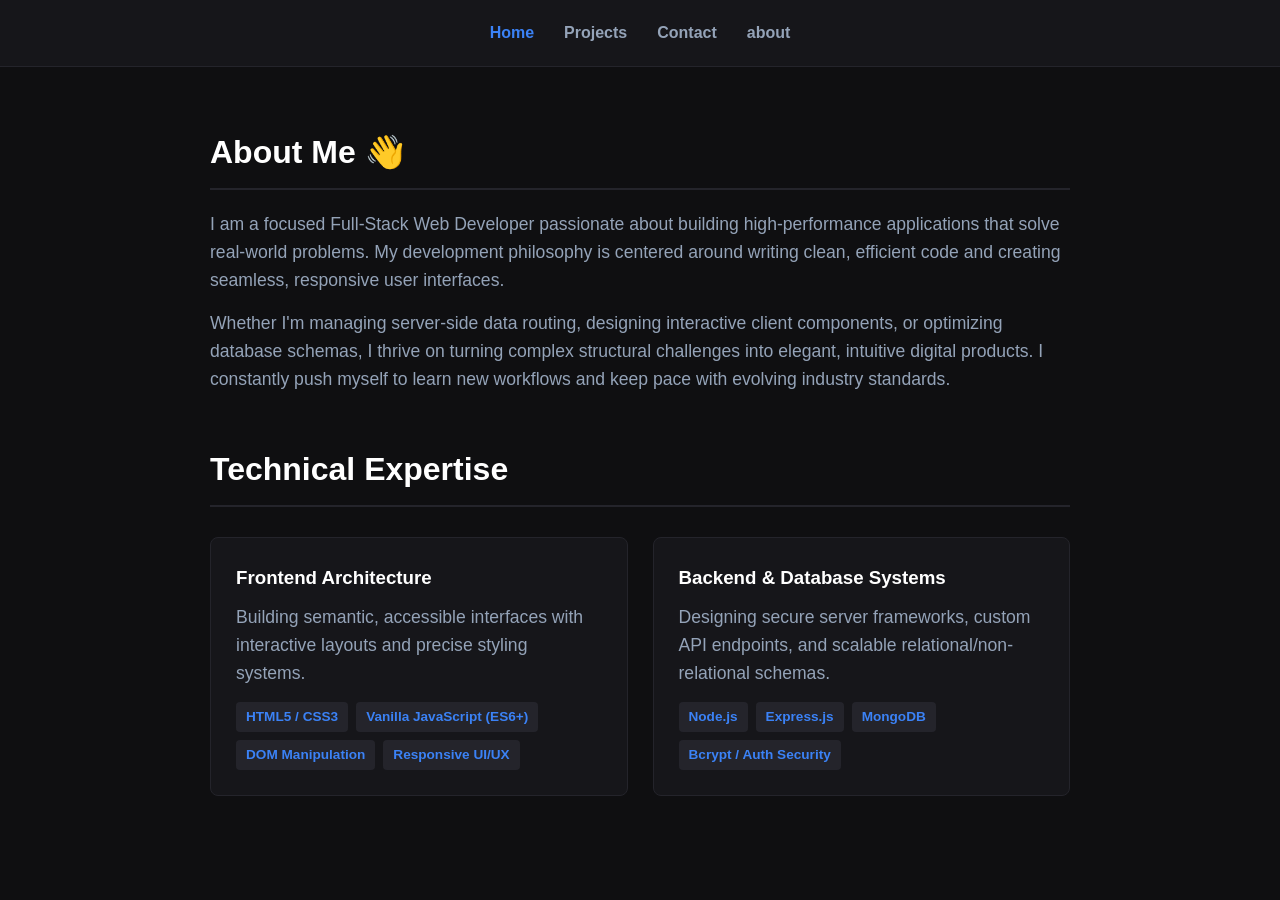
==== about.html @ 500879a5 "updated the home page" ====
<!DOCTYPE html>
<html lang="en">
<head>
    <meta charset="UTF-8">
    <meta name="viewport" content="width=device-width, initial-scale=1.0">
    <title>About Me | Miracle Dan</title>
    <link rel="stylesheet" href="style.css">
</head>
<body>
    <nav class="navbar">
        <a href="home.html" class="active">Home</a>
        <a href="project.html">Projects</a>
        <a href="contact.html">Contact</a>
        <a href="about.html" >about</a>
    </nav>

  <div class="container">
    <h2>About Me 👋</h2>
    <p>I am a focused Full-Stack Web Developer passionate about building high-performance applications that solve real-world problems. My development philosophy is centered around writing clean, efficient code and creating seamless, responsive user interfaces.</p>
    
    <p>Whether I'm managing server-side data routing, designing interactive client components, or optimizing database schemas, I thrive on turning complex structural challenges into elegant, intuitive digital products. I constantly push myself to learn new workflows and keep pace with evolving industry standards.</p>

    <h2 style="margin-top: 50px;">Technical Expertise</h2>
    <div class="grid">
        <div class="card">
            <h3>Frontend Architecture</h3>
            <p>Building semantic, accessible interfaces with interactive layouts and precise styling systems.</p>
            <div class="tags">
                <span class="tag">HTML5 / CSS3</span>
                <span class="tag">Vanilla JavaScript (ES6+)</span>
                <span class="tag">DOM Manipulation</span>
                <span class="tag">Responsive UI/UX</span>
            </div>
        </div>
        <div class="card">
            <h3>Backend & Database Systems</h3>
            <p>Designing secure server frameworks, custom API endpoints, and scalable relational/non-relational schemas.</p>
            <div class="tags">
                <span class="tag">Node.js</span>
                <span class="tag">Express.js</span>
                <span class="tag">MongoDB</span>
                <span class="tag">Bcrypt / Auth Security</span>
            </div>
        </div>
    </div>
</div>
</body>
</html>
---- style.css ----
/* Reset & Base Styles */
* {
    margin: 0;
    padding: 0;
    box-sizing: border-box;
    font-family: 'Segoe UI', Tahoma, Geneva, Verdana, sans-serif;
}

body {
    background-color: #0f0f11;
    color: #e4e4e7;
    line-height: 1.6;
}

/* Navigation Bar */
.navbar {
    padding: 20px;
    background: #16161a;
    display: flex;
    justify-content: center;
    gap: 30px;
    border-bottom: 1px solid #24242b;
    position: sticky;
    top: 0;
    z-index: 100;
}

.navbar a {
    color: #94a3b8;
    text-decoration: none;
    font-size: 16px;
    font-weight: 600;
    transition: all 0.3s ease;
}

.navbar a:hover, .navbar a.active {
    color: #3b82f6;
}

/* Page Containers */
.container {
    max-width: 900px;
    margin: 60px auto;
    padding: 0 20px;
}

.text-center {
    text-align: center;
}

/* Typography */
h1 {
    font-size: 2.5rem;
    margin-bottom: 15px;
    color: #ffffff;
}

h2 {
    font-size: 2rem;
    margin-bottom: 20px;
    color: #ffffff;
    border-bottom: 2px solid #24242b;
    padding-bottom: 10px;
}

p {
    color: #94a3b8;
    margin-bottom: 15px;
    font-size: 1.1rem;
}

/* Buttons */
.btn-enter {
    display: inline-block;
    margin-top: 25px;
    padding: 14px 28px;
    font-size: 16px;
    font-weight: 600;
    background: #3b82f6;
    color: #fff;
    border: none;
    border-radius: 6px;
    text-decoration: none;
    cursor: pointer;
    transition: background 0.2s ease;
}

.btn-enter:hover {
    background: #2563eb;
}

/* Grid Layouts (Projects & Skills) */
.grid {
    display: grid;
    grid-template-columns: repeat(auto-fit, minmax(280px, 1fr));
    gap: 25px;
    margin-top: 30px;
}

.card {
    background: #16161a;
    border: 1px solid #24242b;
    border-radius: 8px;
    padding: 25px;
    text-align: left;
    transition: transform 0.2s ease, border-color 0.2s ease;
}

.card:hover {
    transform: translateY(-4px);
    border-color: #3b82f6;
}

.card h3 {
    margin-bottom: 10px;
    color: #ffffff;
}

/* Tech Tags */
.tags {
    display: flex;
    gap: 8px;
    flex-wrap: wrap;
    margin-top: 15px;
}

.tag {
    background: #24242b;
    color: #3b82f6;
    padding: 4px 10px;
    font-size: 0.85rem;
    border-radius: 4px;
    font-weight: 600;
}

/* Contact Form Layout */
.contact-form {
    background: #16161a;
    border: 1px solid #24242b;
    padding: 30px;
    border-radius: 8px;
    margin-top: 30px;
}

.form-group {
    margin-bottom: 20px;
    text-align: left;
}

.form-group label {
    display: block;
    margin-bottom: 8px;
    color: #e4e4e7;
}

.form-group input, .form-group textarea {
    width: 100%;
    padding: 12px;
    background: #0f0f11;
    border: 1px solid #24242b;
    color: #fff;
    border-radius: 6px;
    font-size: 1px;
}

.form-group input:focus, .form-group textarea:focus {
    border-color: #3b82f6;
    outline: none;
}
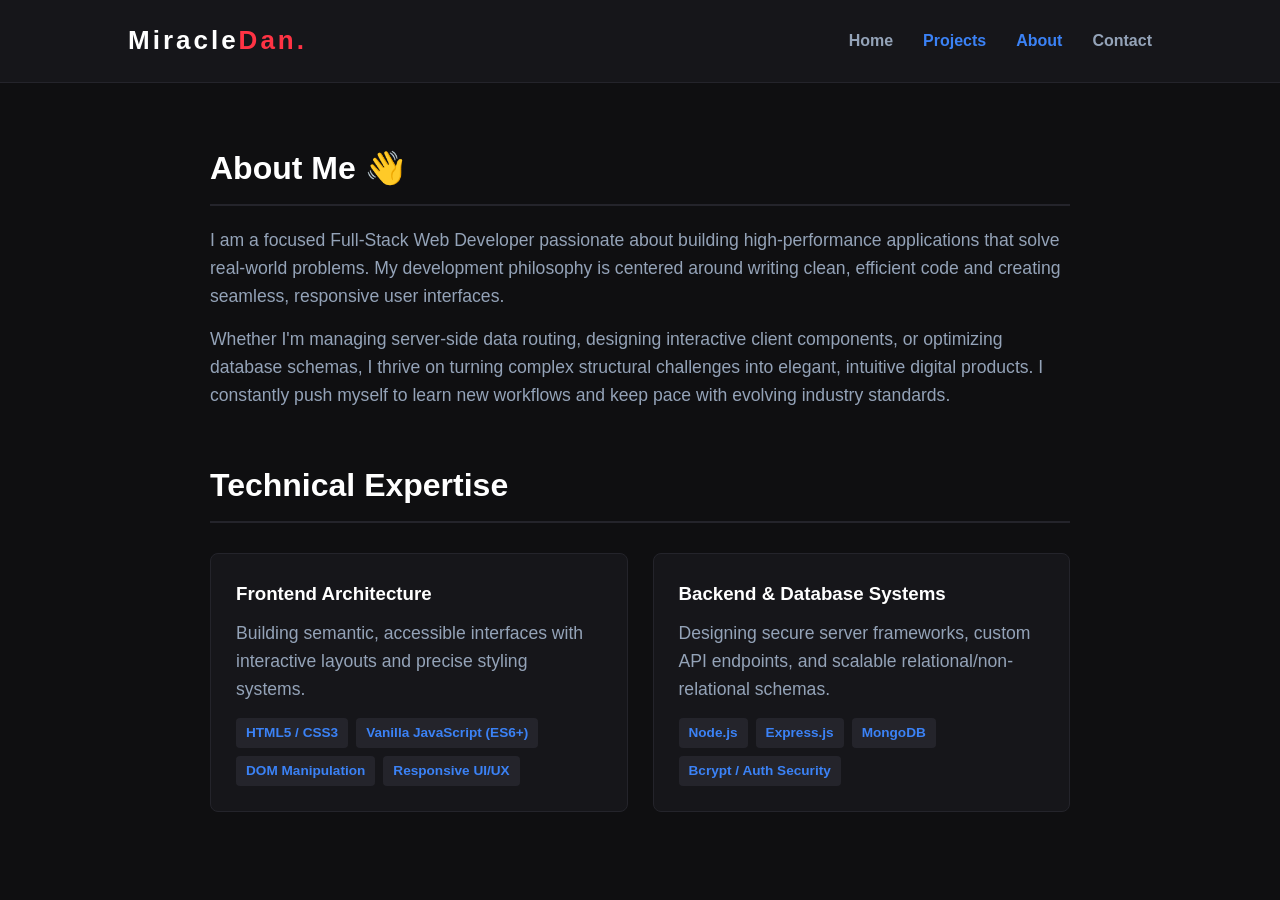
==== commit d9cfdc0d: "updated my pages" ====
--- a/about.html
+++ b/about.html
@@ -8,10 +8,13 @@
 </head>
 <body>
     <nav class="navbar">
-        <a href="home.html" class="active">Home</a>
-        <a href="project.html">Projects</a>
-        <a href="contact.html">Contact</a>
-        <a href="about.html" >about</a>
+        <div class="logo">Miracle<span>Dan.</span></div>
+        <div class="nav-links">
+            <a href="home.html">Home</a>
+            <a href="project.html" class="active">Projects</a>
+            <a href="about.html" class="active">About</a>
+            <a href="contact.html">Contact</a>
+        </div>
     </nav>
 
   <div class="container">
--- a/style.css
+++ b/style.css
@@ -12,20 +12,37 @@
     line-height: 1.6;
 }
 
-/* Navigation Bar */
+
 .navbar {
-    padding: 20px;
     background: #16161a;
     display: flex;
-    justify-content: center;
-    gap: 30px;
+    justify-content: space-between; 
+    align-items: center;
+    padding: 20px 10%;         
     border-bottom: 1px solid #24242b;
     position: sticky;
     top: 0;
     z-index: 100;
-}
-
-.navbar a {
+    width: 100%;
+}
+
+.logo {
+    font-size: 26px;
+    font-weight: 900;
+    letter-spacing: 3px;
+    color: #ffffff;
+}
+
+.logo span {
+    color: #ff3344; 
+}
+
+.nav-links {
+    display: flex;
+    gap: 30px; 
+}
+
+.nav-links a {
     color: #94a3b8;
     text-decoration: none;
     font-size: 16px;
@@ -33,9 +50,11 @@
     transition: all 0.3s ease;
 }
 
-.navbar a:hover, .navbar a.active {
-    color: #3b82f6;
-}
+.nav-links a:hover, 
+.nav-links a.active {
+    color: #3b82f6; 
+}
+
 
 /* Page Containers */
 .container {
@@ -89,7 +108,16 @@
     background: #2563eb;
 }
 
-/* Grid Layouts (Projects & Skills) */
+.img-section {
+    width: 100%;
+    height: auto;
+    border-radius: 10px;
+    display: block;
+
+}
+
+
+
 .grid {
     display: grid;
     grid-template-columns: repeat(auto-fit, minmax(280px, 1fr));
@@ -166,4 +194,37 @@
 .form-group input:focus, .form-group textarea:focus {
     border-color: #3b82f6;
     outline: none;
-}+}
+
+
+.footer-section {
+    background-color: var(--bg-cta);
+    padding: 40px 0;
+    border-top: 1px solid #000000;
+}
+
+.footer-container {
+    display: flex;
+    justify-content: space-between;
+    align-items: center;
+}
+
+.logo-placeholder {
+    font-size: 28px;
+    color: var(--accent-red);
+}
+
+.footer-socials {
+    display: flex;
+    gap: 20px;
+}
+
+.footer-socials a {
+    color: var(--text-primary);
+    font-size: 18px;
+    transition: color 0.2s ease;
+}
+
+.footer-socials a:hover {
+    color: var(--accent-red);
+}
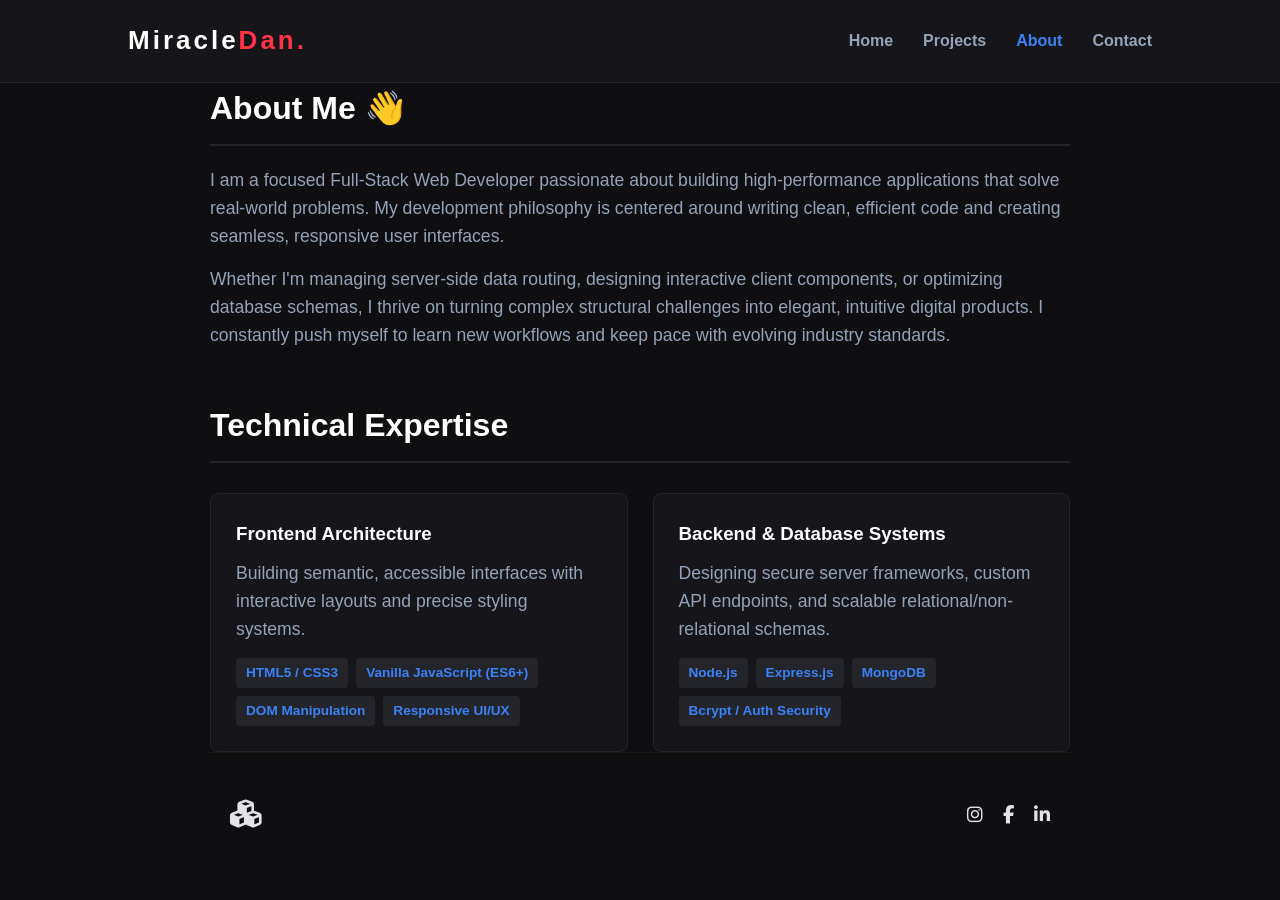
==== commit fcf28d27: "updated my pages" ====
--- a/about.html
+++ b/about.html
@@ -3,15 +3,19 @@
 <head>
     <meta charset="UTF-8">
     <meta name="viewport" content="width=device-width, initial-scale=1.0">
+    <link rel="stylesheet" href="https://cdnjs.cloudflare.com/ajax/libs/font-awesome/6.4.0/css/all.min.css">
+    <link rel="preconnect" href="https://fonts.googleapis.com">
+    <link rel="preconnect" href="https://fonts.gstatic.com" crossorigin>
+    <link href="https://fonts.googleapis.com/css2?family=Inter:wght@400;500;600;700;800&display=swap" rel="stylesheet">
     <title>About Me | Miracle Dan</title>
     <link rel="stylesheet" href="style.css">
 </head>
 <body>
     <nav class="navbar">
-        <div class="logo">Miracle<span>Dan.</span></div>
+        <a href="home.html"><div class="logo">Miracle<span>Dan.</span></div></a>
         <div class="nav-links">
             <a href="home.html">Home</a>
-            <a href="project.html" class="active">Projects</a>
+            <a href="project.html">Projects</a>
             <a href="about.html" class="active">About</a>
             <a href="contact.html">Contact</a>
         </div>
@@ -46,6 +50,20 @@
             </div>
         </div>
     </div>
+
+    <footer class="footer-section">
+        <div class="container footer-container">
+            <div class="footer-logo">
+                <a href="home.html" class="logo-placeholder"><i class="fa-solid fa-cubes"></i></a>
+            </div>
+            <div class="footer-socials">
+                <a href="https://instagram.com" aria-label="Instagram"><i class="fa-brands fa-instagram"></i></a>
+                <a href="https://facebook.com" aria-label="Facebook"><i class="fa-brands fa-facebook-f"></i></a>
+                <a href="https://linkedin.com" aria-label="LinkedIn"><i class="fa-brands fa-linkedin-in"></i></a>
+            </div>
+        </div>
+    </footer>
+  </footer>
 </div>
 </body>
 </html>
--- a/style.css
+++ b/style.css
@@ -26,6 +26,10 @@
     width: 100%;
 }
 
+.navbar a {
+    text-decoration: none;
+}
+
 .logo {
     font-size: 26px;
     font-weight: 900;
@@ -55,11 +59,37 @@
     color: #3b82f6; 
 }
 
-
-/* Page Containers */
+.card-image-link {
+    display: block;
+    width: 100%;
+    height: 180px; 
+    overflow: hidden;
+    border-radius: 6px;
+    margin-bottom: 18px; 
+    background: #1e1e24; 
+}
+
+.card-image-link img {
+    width: 100%;
+    height: 100%;
+    object-fit: cover;
+    transition: transform 0.3s ease, opacity 0.3s ease;
+}
+
+.card-image-link:hover img {
+    transform: scale(1.04);
+    opacity: 0.85;
+}
+
+.placeholder-link {
+    cursor: default;
+    pointer-events: none;
+    opacity: 0.5;
+}
+
 .container {
     max-width: 900px;
-    margin: 60px auto;
+    margin: auto;
     padding: 0 20px;
 }
 
@@ -196,11 +226,16 @@
     outline: none;
 }
 
+.logo-placeholder {
+    font-size: 28px;
+    color: var(--accent-red);
+    color:#2563eb;
+}
 
 .footer-section {
     background-color: var(--bg-cta);
     padding: 40px 0;
-    border-top: 1px solid #000000;
+    border-top: 1px solid #1a1a1a;
 }
 
 .footer-container {
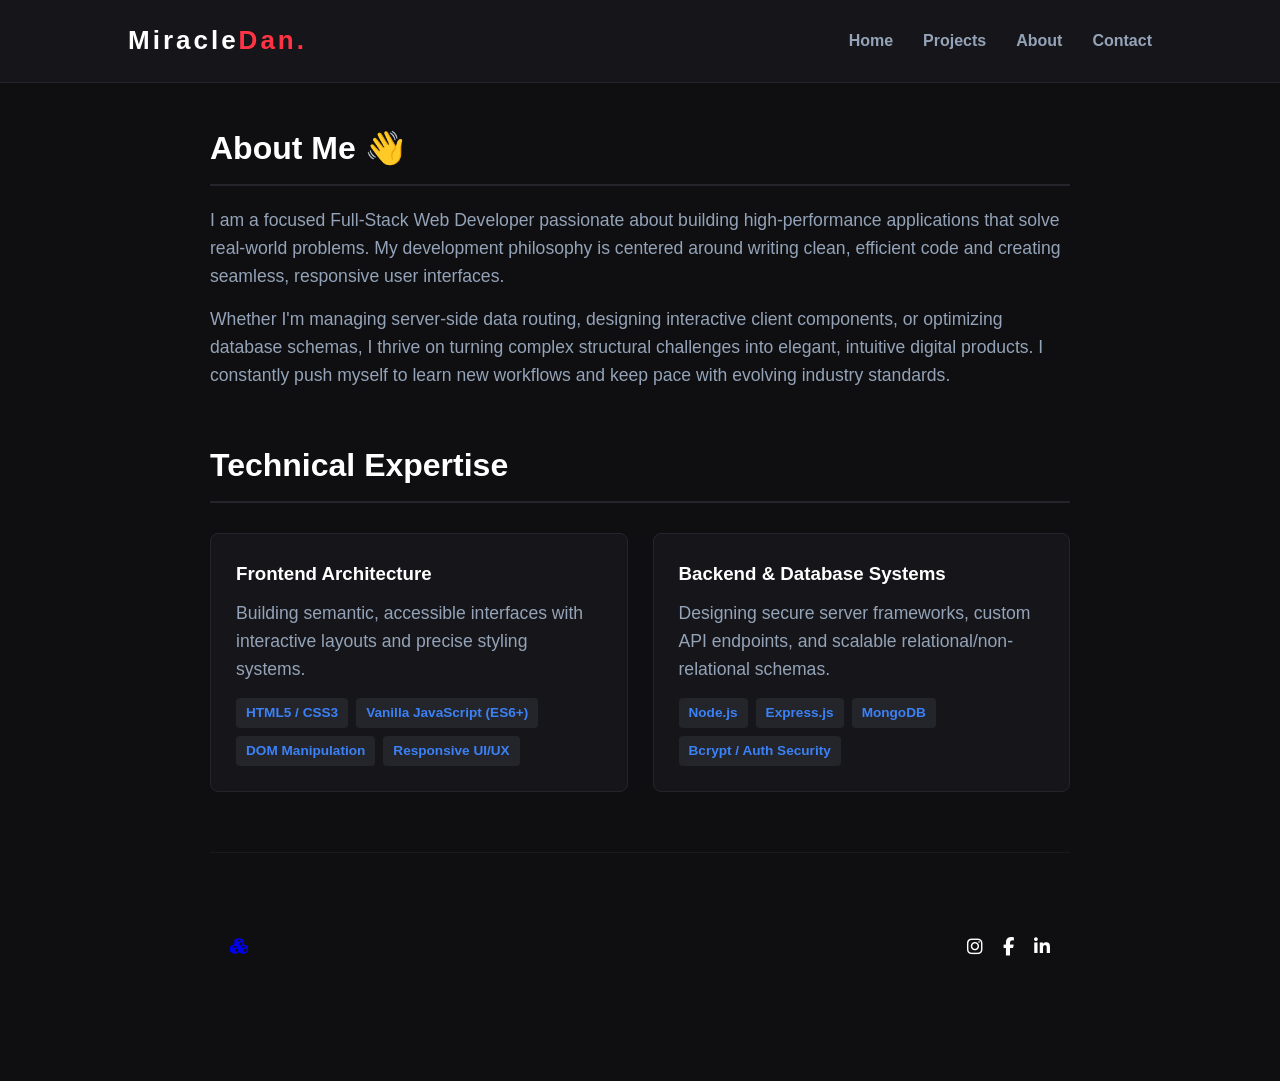
==== commit 3031e579: "added hamburger" ====
--- a/about.html
+++ b/about.html
@@ -9,17 +9,26 @@
     <link href="https://fonts.googleapis.com/css2?family=Inter:wght@400;500;600;700;800&display=swap" rel="stylesheet">
     <title>About Me | Miracle Dan</title>
     <link rel="stylesheet" href="style.css">
+    <script src="script.js" defer></script>
 </head>
 <body>
-    <nav class="navbar">
-        <a href="home.html"><div class="logo">Miracle<span>Dan.</span></div></a>
-        <div class="nav-links">
-            <a href="home.html">Home</a>
-            <a href="project.html">Projects</a>
-            <a href="about.html" class="active">About</a>
-            <a href="contact.html">Contact</a>
-        </div>
-    </nav>
+      <nav class="navbar">
+    <div class="logo">Miracle<span>Dan.</span></div>
+    
+    <button class="hamburger" id="hamburgerBtn" aria-label="Toggle navigation">
+        <span class="bar"></span>
+        <span class="bar"></span>
+        <span class="bar"></span>
+    </button>
+
+    <div class="nav-links" id="navLinks">
+         <a href="home.html">Home</a>
+        <a href="project.html">Projects</a>
+        <a href="about.html">About</a>
+        <a href="contact.html">Contact</a>
+    </div>
+</nav>
+    
 
   <div class="container">
     <h2>About Me 👋</h2>
--- a/style.css
+++ b/style.css
@@ -10,9 +10,11 @@
     background-color: #0f0f11;
     color: #e4e4e7;
     line-height: 1.6;
-}
-
-
+    overflow-x: hidden;
+}
+
+
+/* Navbar Layout */
 .navbar {
     background: #16161a;
     display: flex;
@@ -26,15 +28,12 @@
     width: 100%;
 }
 
-.navbar a {
-    text-decoration: none;
-}
-
 .logo {
     font-size: 26px;
     font-weight: 900;
     letter-spacing: 3px;
     color: #ffffff;
+    text-decoration: none;
 }
 
 .logo span {
@@ -59,6 +58,79 @@
     color: #3b82f6; 
 }
 
+/* Desktop Hamburger Hidden */
+.hamburger {
+    display: none;
+    flex-direction: column;
+    justify-content: space-between;
+    width: 30px;
+    height: 21px;
+    background: transparent;
+    border: none;
+    cursor: pointer;
+    padding: 0;
+    z-index: 1001;
+}
+
+.hamburger .bar {
+    height: 3px;
+    width: 100%;
+    background-color: #ffffff;
+    border-radius: 10px;
+    transition: all 0.3s ease-in-out;
+}
+
+/* Hidden elements on desktop viewports */
+.hamburger {
+    display: none;
+    flex-direction: column;
+    justify-content: space-between;
+    width: 30px;
+    height: 21px;
+    background: transparent;
+    border: none;
+    cursor: pointer;
+    padding: 0;
+    z-index: 1001;
+}
+
+.hamburger .bar {
+    height: 3px;
+    width: 100%;
+    background-color: #ffffff;
+    border-radius: 10px;
+    transition: all 0.3s ease-in-out;
+}
+
+/* Main Container Area */
+.container {
+    max-width: 900px;
+    margin: 40px auto;
+    padding: 0 20px;
+    width: 100%;
+}
+
+h1 {
+    font-size: 2.5rem;
+    margin-bottom: 15px;
+    color: #ffffff;
+}
+
+h2 {
+    font-size: 2rem;
+    margin-bottom: 20px;
+    color: #ffffff;
+    border-bottom: 2px solid #24242b;
+    padding-bottom: 10px;
+}
+
+p {
+    color: #94a3b8;
+    margin-bottom: 15px;
+    font-size: 1.1rem;
+}
+
+/* Card System Architectures */
 .card-image-link {
     display: block;
     width: 100%;
@@ -87,41 +159,34 @@
     opacity: 0.5;
 }
 
-.container {
-    max-width: 900px;
-    margin: auto;
-    padding: 0 20px;
-}
-
-.text-center {
-    text-align: center;
-}
-
-/* Typography */
-h1 {
-    font-size: 2.5rem;
-    margin-bottom: 15px;
-    color: #ffffff;
-}
-
-h2 {
-    font-size: 2rem;
-    margin-bottom: 20px;
-    color: #ffffff;
-    border-bottom: 2px solid #24242b;
-    padding-bottom: 10px;
-}
-
-p {
-    color: #94a3b8;
-    margin-bottom: 15px;
-    font-size: 1.1rem;
-}
-
-/* Buttons */
+.grid {
+    display: grid;
+    grid-template-columns: repeat(auto-fit, minmax(280px, 1fr));
+    gap: 25px;
+    margin-top: 30px;
+}
+
+.card {
+    background: #16161a;
+    border: 1px solid #24242b;
+    border-radius: 8px;
+    padding: 25px;
+    transition: transform 0.2s ease, border-color 0.2s ease;
+}
+
+.card:hover {
+    transform: translateY(-4px);
+    border-color: #3b82f6;
+}
+
+.card h3 {
+    margin-bottom: 10px;
+    color: #ffffff;
+}
+
+/* Interactive Action Buttons */
 .btn-enter {
     display: inline-block;
-    margin-top: 25px;
     padding: 14px 28px;
     font-size: 16px;
     font-weight: 600;
@@ -138,42 +203,6 @@
     background: #2563eb;
 }
 
-.img-section {
-    width: 100%;
-    height: auto;
-    border-radius: 10px;
-    display: block;
-
-}
-
-
-
-.grid {
-    display: grid;
-    grid-template-columns: repeat(auto-fit, minmax(280px, 1fr));
-    gap: 25px;
-    margin-top: 30px;
-}
-
-.card {
-    background: #16161a;
-    border: 1px solid #24242b;
-    border-radius: 8px;
-    padding: 25px;
-    text-align: left;
-    transition: transform 0.2s ease, border-color 0.2s ease;
-}
-
-.card:hover {
-    transform: translateY(-4px);
-    border-color: #3b82f6;
-}
-
-.card h3 {
-    margin-bottom: 10px;
-    color: #ffffff;
-}
-
 /* Tech Tags */
 .tags {
     display: flex;
@@ -202,7 +231,6 @@
 
 .form-group {
     margin-bottom: 20px;
-    text-align: left;
 }
 
 .form-group label {
@@ -218,7 +246,7 @@
     border: 1px solid #24242b;
     color: #fff;
     border-radius: 6px;
-    font-size: 1px;
+    font-size: 16px; /* FIXED: Increased from 1px so text inputs are visible and readable */
 }
 
 .form-group input:focus, .form-group textarea:focus {
@@ -226,16 +254,11 @@
     outline: none;
 }
 
-.logo-placeholder {
-    font-size: 28px;
-    color: var(--accent-red);
-    color:#2563eb;
-}
-
+/* Footer rules */
 .footer-section {
-    background-color: var(--bg-cta);
     padding: 40px 0;
     border-top: 1px solid #1a1a1a;
+    margin-top: 60px;
 }
 
 .footer-container {
@@ -244,22 +267,85 @@
     align-items: center;
 }
 
-.logo-placeholder {
-    font-size: 28px;
-    color: var(--accent-red);
-}
-
 .footer-socials {
     display: flex;
     gap: 20px;
 }
 
 .footer-socials a {
-    color: var(--text-primary);
+    color: #ffffff;
     font-size: 18px;
     transition: color 0.2s ease;
 }
 
 .footer-socials a:hover {
-    color: var(--accent-red);
-}
+    color: #3b82f6;
+}
+
+/* --- MOBILE TARGET SPECIFIC INLINE BREAKPOINTS --- */
+@media (max-width: 768px) {
+    .navbar {
+        padding: 15px 25px;
+        position: relative;
+    }
+
+    .hamburger {
+        display: flex;
+    }
+
+    .nav-links {
+        position: absolute;
+        top: 100%;
+        left: 0;
+        right: 0;
+        background-color: #16161a;
+        flex-direction: column;
+        align-items: center;
+        width: 100%;
+        max-height: 0;
+        overflow: hidden;
+        transition: max-height 0.3s ease-in-out;
+        box-shadow: 0 10px 15px rgba(0,0,0,0.5);
+        border-top: 1px solid #24242b;
+    }
+
+    .nav-links a {
+        width: 100%;
+        text-align: center;
+        padding: 15px 0;
+        border-bottom: 1px solid #24242b;
+    }
+
+    .nav-links.active {
+        max-height: 300px;
+    }
+
+    .hamburger.active .bar:nth-child(1) {
+        transform: translateY(9px) rotate(45deg);
+    }
+    .hamburger.active .bar:nth-child(2) {
+        opacity: 0;
+    }
+    .hamburger.active .bar:nth-child(3) {
+        transform: translateY(-9px) rotate(-45deg);
+    }
+
+    .grid {
+        grid-template-columns: 1fr !important; /* Enforces single column stream cards */
+    }
+
+    .card div[style*="display: flex"] {
+        flex-direction: column !important; /* Vertical stack buttons inside cards on mobile */
+        gap: 10px !important;
+    }
+    
+    .card div[style*="display: flex"] a {
+        width: 100%;
+        text-align: center;
+    }
+
+    .footer-container {
+        flex-direction: column;
+        gap: 20px;
+    }
+}
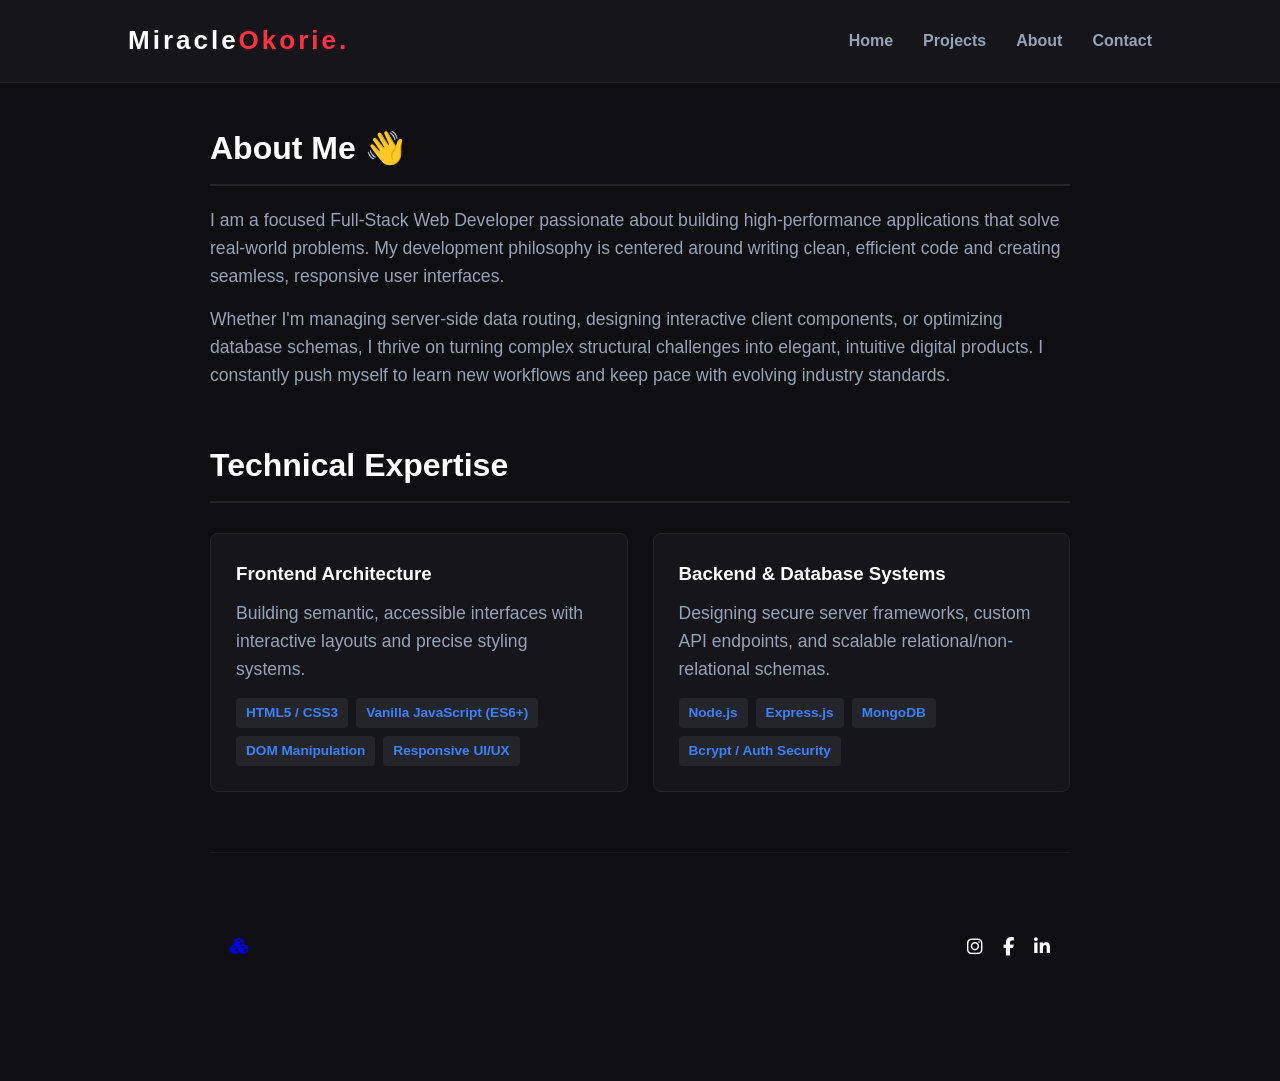
==== commit 617f989c: "updated the logo" ====
--- a/about.html
+++ b/about.html
@@ -13,7 +13,7 @@
 </head>
 <body>
       <nav class="navbar">
-    <div class="logo">Miracle<span>Dan.</span></div>
+    <div class="logo">Miracle<span>Okorie.</span></div>
     
     <button class="hamburger" id="hamburgerBtn" aria-label="Toggle navigation">
         <span class="bar"></span>
--- a/style.css
+++ b/style.css
@@ -13,6 +13,9 @@
     overflow-x: hidden;
 }
 
+.span-color{
+    color: green;
+}
 
 /* Navbar Layout */
 .navbar {
